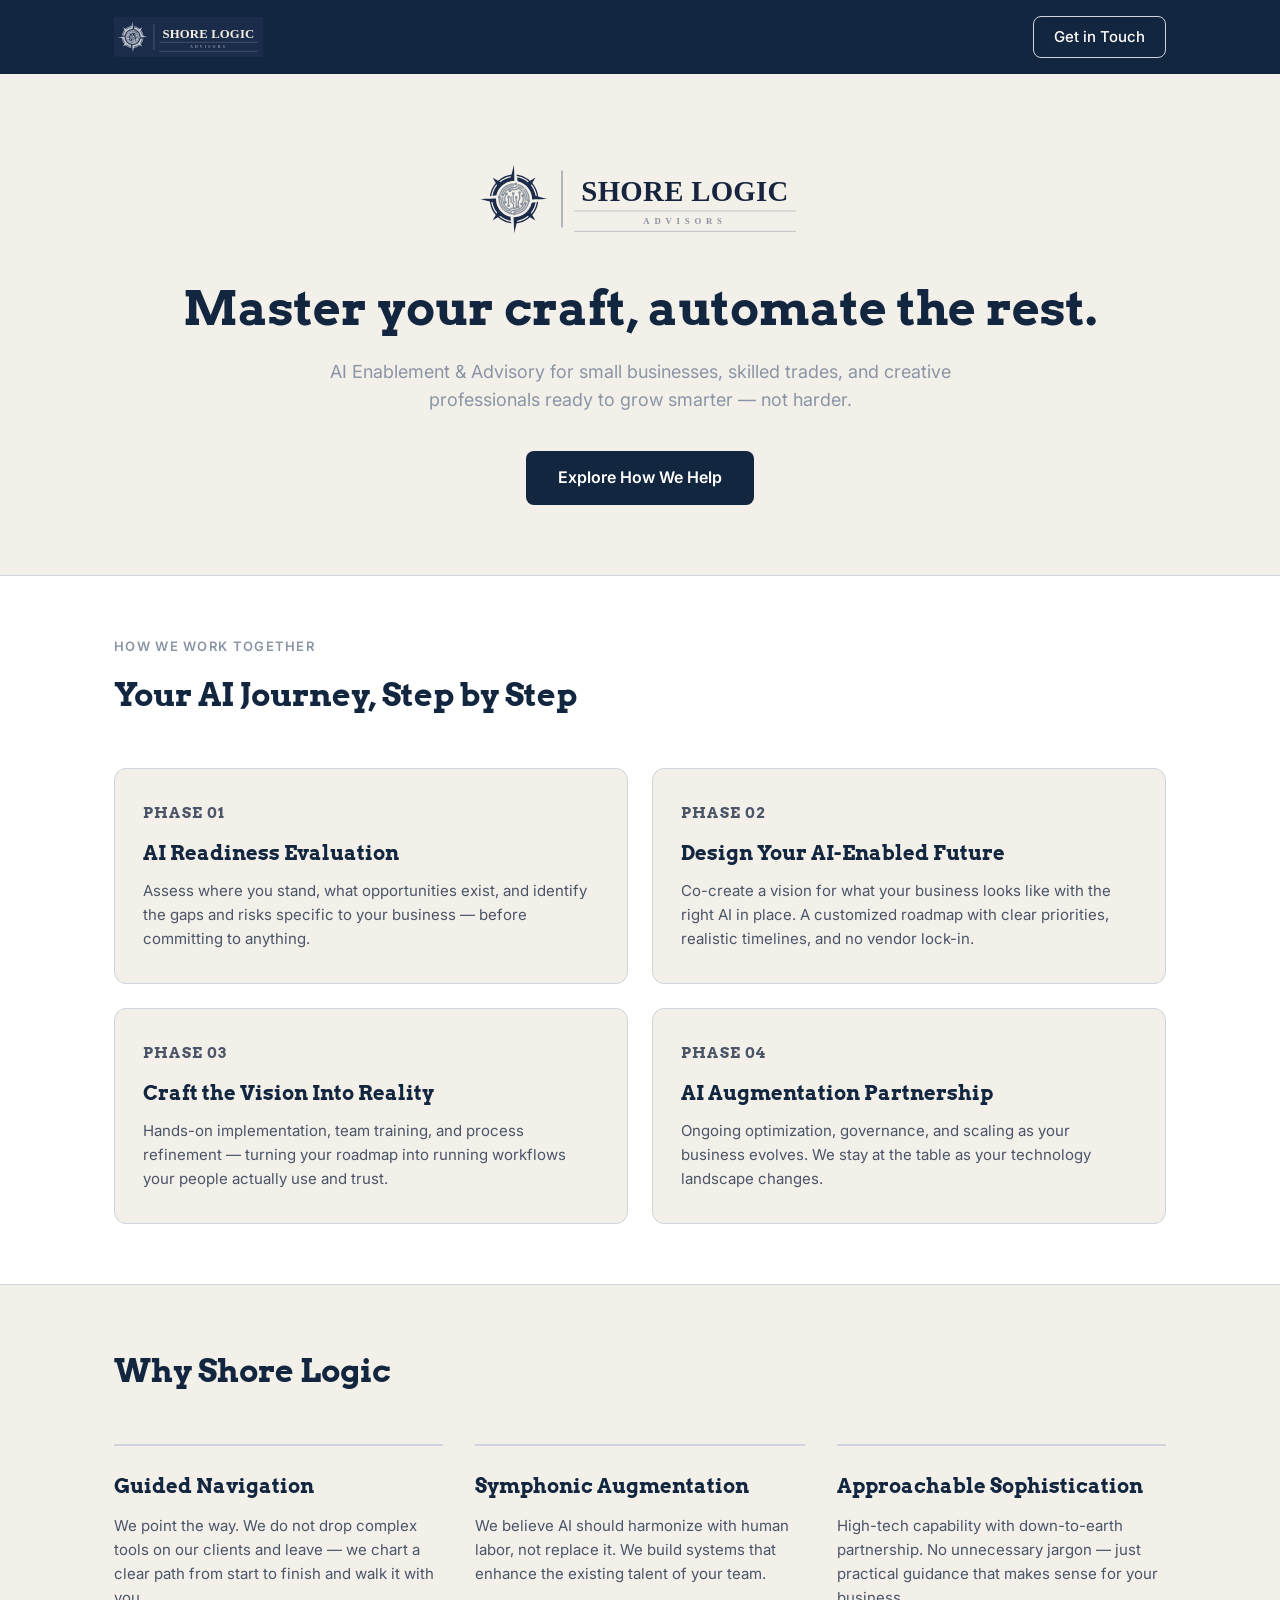
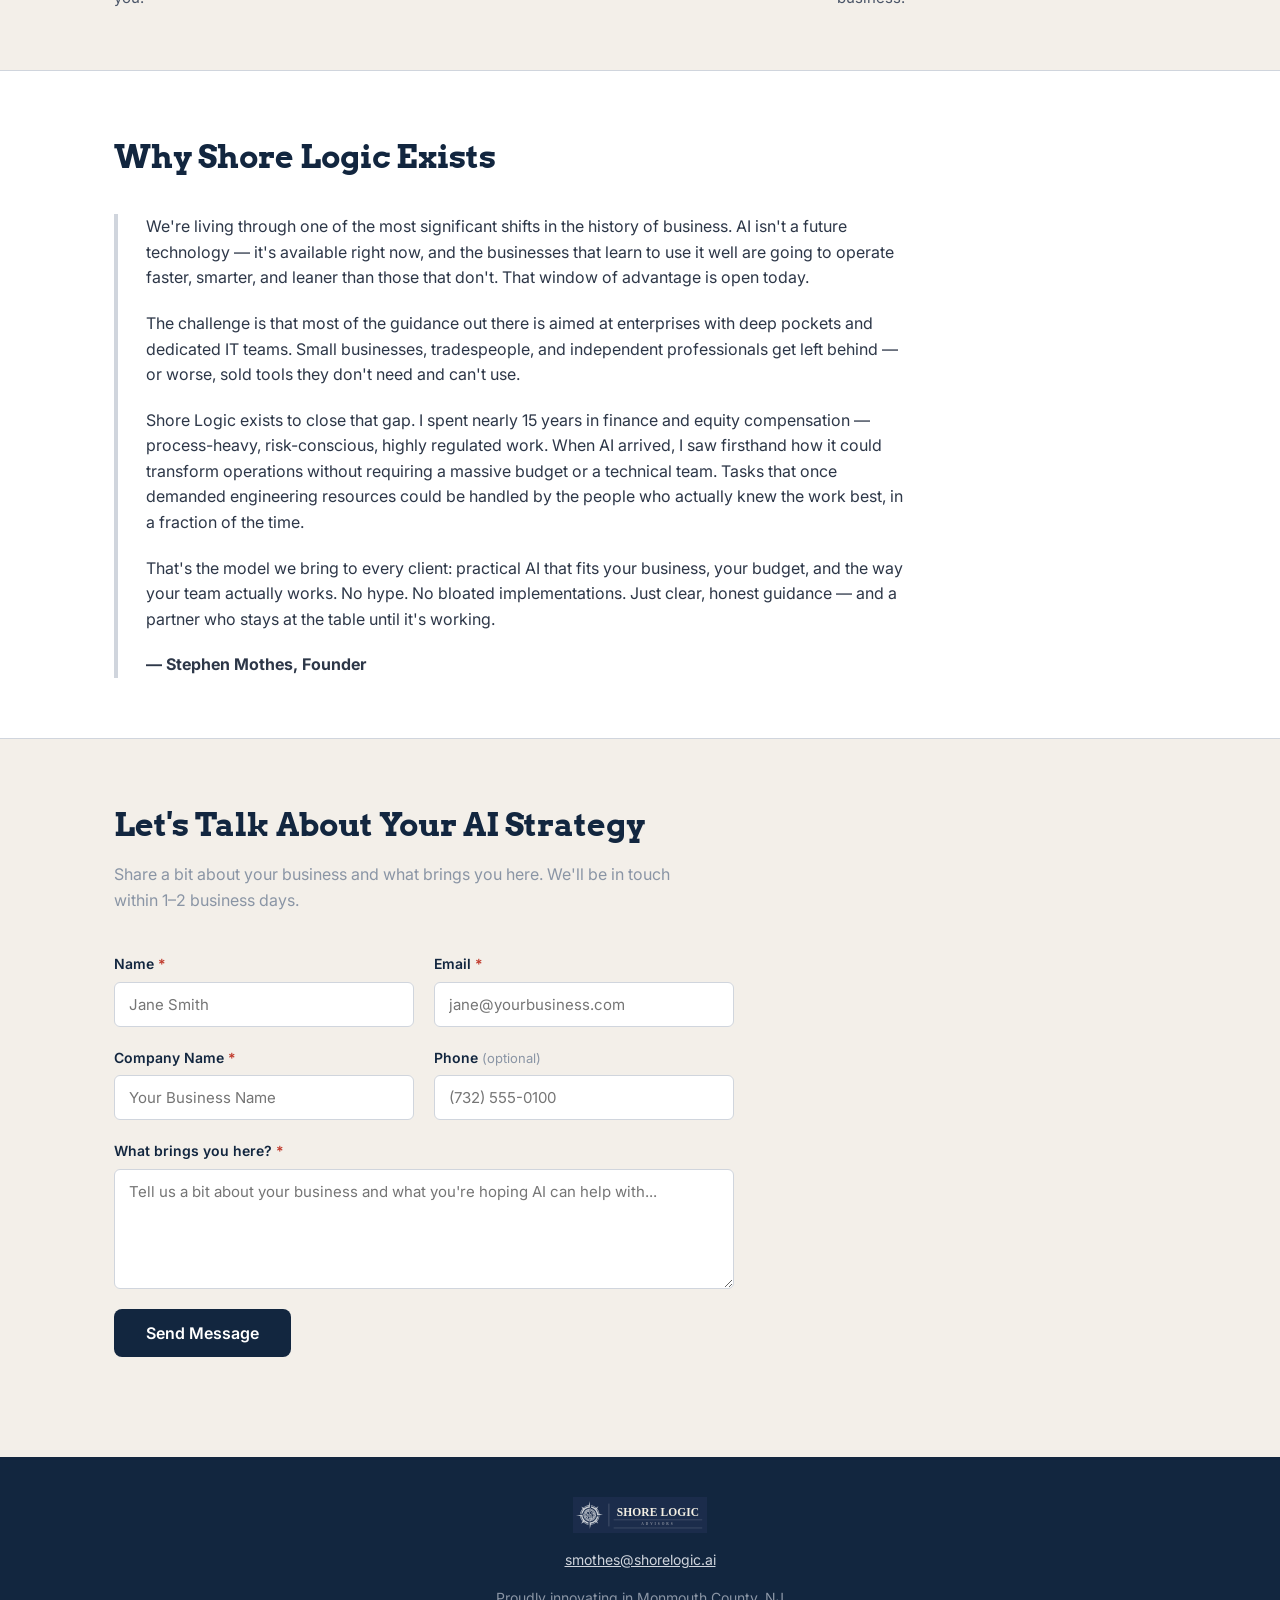
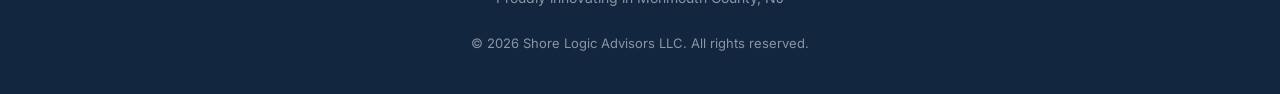
==== index.html @ 30e9942b "Launch Shore Logic MVP website - Complete single-page site: hero, services (4 phases), why Shore Log" ====
<!DOCTYPE html>
<html lang="en">
<head>
  <meta charset="UTF-8" />
  <meta name="viewport" content="width=device-width, initial-scale=1.0" />

  <!-- SEO -->
  <title>Shore Logic Advisors | AI Enablement for Small Business</title>
  <meta name="description" content="Shore Logic Advisors helps small businesses, skilled trades, and creative professionals use AI to reclaim their time and grow — without losing what makes their work human. Based in Monmouth County, NJ." />
  <meta name="keywords" content="AI consulting, AI enablement, small business AI, Monmouth County NJ, AI advisory, AI strategy, local AI advisor, AI for small business, business automation" />
  <link rel="canonical" href="https://shorelogic.ai/" />

  <!-- Open Graph -->
  <meta property="og:title" content="Shore Logic Advisors | AI Enablement for Small Business" />
  <meta property="og:description" content="Shore Logic helps small businesses use AI to reclaim their time and grow — without losing what makes their work human. Expert guidance, practical results." />
  <meta property="og:image" content="assets/thumbnail.png" />
  <meta property="og:type" content="website" />
  <meta property="og:url" content="https://shorelogic.ai/" />

  <!-- Twitter Card -->
  <meta name="twitter:card" content="summary_large_image" />
  <meta name="twitter:title" content="Shore Logic Advisors | AI Enablement for Small Business" />
  <meta name="twitter:description" content="Shore Logic helps small businesses use AI to reclaim their time and grow — without losing what makes their work human." />
  <meta name="twitter:image" content="assets/thumbnail.png" />

  <!-- Schema.org LocalBusiness -->
  <script type="application/ld+json">
  {
    "@context": "https://schema.org",
    "@type": "LocalBusiness",
    "name": "Shore Logic AI Advisors",
    "email": "smothes@shorelogic.ai",
    "address": {
      "@type": "PostalAddress",
      "addressRegion": "NJ",
      "addressCountry": "US"
    },
    "areaServed": "Monmouth County, NJ",
    "url": "https://shorelogic.ai",
    "description": "AI Enablement & Advisory firm helping small businesses, skilled trades, and creative professionals use AI to grow without breaking their budget or infrastructure.",
    "sameAs": []
  }
  </script>

  <!-- Fonts -->
  <link rel="preconnect" href="https://fonts.googleapis.com" />
  <link rel="preconnect" href="https://fonts.gstatic.com" crossorigin />
  <link href="https://fonts.googleapis.com/css2?family=Arvo:wght@400;700&family=Inter:wght@400;500;600&display=swap" rel="stylesheet" />

  <style>
    /* ── Reset & Base ── */
    *, *::before, *::after { box-sizing: border-box; margin: 0; padding: 0; }

    :root {
      --navy:  #12263F;
      --cream: #F3EFE9;
      --silver-light: #D0D5DD;
      --silver-mid:   #8A95A5;
      --white: #FFFFFF;
      --radius-card: 12px;
      --radius-btn:  8px;
    }

    html { scroll-behavior: smooth; }

    body {
      font-family: 'Inter', -apple-system, 'Segoe UI', sans-serif;
      font-size: 16px;
      line-height: 1.6;
      color: var(--navy);
      background: var(--cream);
    }

    h1, h2, h3, h4 {
      font-family: 'Arvo', Georgia, serif;
      font-weight: 700;
      color: var(--navy);
    }

    img { max-width: 100%; display: block; }

    a { color: inherit; text-decoration: none; }

    /* ── Layout Helpers ── */
    .container {
      max-width: 1100px;
      margin: 0 auto;
      padding: 0 24px;
    }

    section {
      padding: 60px 0;
    }

    .divider {
      height: 1px;
      background: var(--silver-light);
      margin: 0;
    }

    /* ── Buttons ── */
    .btn {
      display: inline-block;
      background: var(--navy);
      color: var(--white);
      font-family: 'Inter', sans-serif;
      font-size: 16px;
      font-weight: 600;
      padding: 14px 32px;
      border-radius: var(--radius-btn);
      border: none;
      cursor: pointer;
      transition: background 0.2s ease;
    }
    .btn:hover { background: #1a3a5c; }

    /* ── Nav ── */
    nav {
      background: var(--navy);
      padding: 16px 0;
      position: sticky;
      top: 0;
      z-index: 100;
    }
    nav .container {
      display: flex;
      align-items: center;
      justify-content: space-between;
    }
    nav img {
      height: 40px;
      width: auto;
    }
    nav a.nav-cta {
      color: var(--white);
      font-size: 15px;
      font-weight: 500;
      border: 1px solid var(--silver-light);
      padding: 8px 20px;
      border-radius: var(--radius-btn);
      transition: background 0.2s;
    }
    nav a.nav-cta:hover { background: rgba(255,255,255,0.1); }

    /* ── Hero ── */
    #hero {
      background: var(--cream);
      padding: 80px 0 70px;
      text-align: center;
    }
    #hero .hero-logo {
      height: 90px;
      width: auto;
      margin: 0 auto 36px;
    }
    #hero h1 {
      font-size: 48px;
      line-height: 1.2;
      margin-bottom: 20px;
    }
    #hero .subheader {
      font-size: 18px;
      color: var(--silver-mid);
      max-width: 640px;
      margin: 0 auto 36px;
    }

    /* ── Services ── */
    #services { background: var(--white); }
    #services .section-label {
      font-size: 13px;
      font-weight: 600;
      letter-spacing: 0.1em;
      text-transform: uppercase;
      color: var(--silver-mid);
      margin-bottom: 12px;
    }
    #services h2 { font-size: 32px; margin-bottom: 48px; }

    .cards-grid {
      display: grid;
      grid-template-columns: repeat(2, 1fr);
      gap: 24px;
    }
    .card {
      background: var(--cream);
      border: 1px solid var(--silver-light);
      border-radius: var(--radius-card);
      padding: 32px 28px;
    }
    .card-number {
      font-family: 'Arvo', serif;
      font-size: 13px;
      font-weight: 700;
      letter-spacing: 0.08em;
      color: var(--silver-mid);
      margin-bottom: 12px;
    }
    .card h3 {
      font-size: 20px;
      margin-bottom: 10px;
    }
    .card p {
      font-size: 15px;
      color: #4a5568;
    }

    /* ── Why Shore Logic ── */
    #why { background: var(--cream); }
    #why h2 { font-size: 32px; margin-bottom: 48px; }

    .pillars-grid {
      display: grid;
      grid-template-columns: repeat(3, 1fr);
      gap: 32px;
    }
    .pillar {
      border-top: 2px solid var(--silver-light);
      padding-top: 24px;
    }
    .pillar h3 {
      font-size: 20px;
      margin-bottom: 12px;
    }
    .pillar p {
      font-size: 15px;
      color: #4a5568;
    }

    /* ── About ── */
    #about { background: var(--white); }
    #about h2 { font-size: 32px; margin-bottom: 32px; }
    .about-quote {
      border-left: 4px solid var(--silver-light);
      padding-left: 28px;
      max-width: 800px;
    }
    .about-quote p {
      font-size: 16px;
      color: #2d3748;
      margin-bottom: 20px;
    }
    .about-quote p:last-child { margin-bottom: 0; }

    /* ── Contact ── */
    #contact { background: var(--cream); }
    #contact h2 { font-size: 32px; margin-bottom: 12px; }
    #contact .subheader {
      font-size: 16px;
      color: var(--silver-mid);
      margin-bottom: 40px;
      max-width: 560px;
    }

    .contact-form {
      max-width: 620px;
    }
    .form-row {
      display: grid;
      grid-template-columns: 1fr 1fr;
      gap: 20px;
    }
    .form-group {
      margin-bottom: 20px;
      display: flex;
      flex-direction: column;
    }
    .form-group.full { grid-column: 1 / -1; }

    label {
      font-size: 14px;
      font-weight: 600;
      color: var(--navy);
      margin-bottom: 6px;
    }
    label .optional {
      font-weight: 400;
      color: var(--silver-mid);
      font-size: 13px;
    }
    input, textarea {
      font-family: 'Inter', sans-serif;
      font-size: 15px;
      color: var(--navy);
      background: var(--white);
      border: 1px solid var(--silver-light);
      border-radius: 6px;
      padding: 12px 14px;
      width: 100%;
      transition: border-color 0.2s;
      outline: none;
    }
    input:focus, textarea:focus { border-color: var(--navy); }
    textarea { resize: vertical; min-height: 120px; }

    #form-status {
      margin-top: 16px;
      font-size: 15px;
      font-weight: 500;
      min-height: 24px;
    }
    #form-status.success { color: #276749; }
    #form-status.error   { color: #c0392b; }

    /* ── Footer ── */
    footer {
      background: var(--navy);
      color: var(--white);
      padding: 40px 0;
    }
    .footer-inner {
      display: flex;
      flex-direction: column;
      align-items: center;
      gap: 16px;
      text-align: center;
    }
    footer img { height: 36px; width: auto; }
    .footer-contact {
      font-size: 14px;
      color: var(--silver-light);
    }
    .footer-contact a { color: var(--silver-light); text-decoration: underline; }
    .footer-location { font-size: 14px; color: var(--silver-mid); }
    .footer-copy { font-size: 13px; color: var(--silver-mid); margin-top: 8px; }

    /* ── Responsive ── */
    @media (max-width: 768px) {
      #hero h1 { font-size: 34px; }
      #hero .subheader { font-size: 16px; }

      .cards-grid { grid-template-columns: 1fr; }
      .pillars-grid { grid-template-columns: 1fr; }
      .form-row { grid-template-columns: 1fr; }
      .form-group.full { grid-column: auto; }

      nav img { height: 32px; }
    }
  </style>
</head>
<body>

  <!-- Nav -->
  <nav>
    <div class="container">
      <img src="assets/svg/logo-lockup-navy.svg" alt="Shore Logic Advisors" />
      <a href="#contact" class="nav-cta">Get in Touch</a>
    </div>
  </nav>

  <!-- Hero -->
  <section id="hero">
    <div class="container">
      <img src="assets/svg/logo-lockup-transparent.svg" alt="Shore Logic Advisors" class="hero-logo" />
      <h1>Master your craft, automate the rest.</h1>
      <p class="subheader">AI Enablement &amp; Advisory for small businesses, skilled trades, and creative professionals ready to grow smarter — not harder.</p>
      <a href="#contact" class="btn">Explore How We Help</a>
    </div>
  </section>

  <div class="divider"></div>

  <!-- Services -->
  <section id="services">
    <div class="container">
      <p class="section-label">How We Work Together</p>
      <h2>Your AI Journey, Step by Step</h2>
      <div class="cards-grid">
        <div class="card">
          <p class="card-number">PHASE 01</p>
          <h3>AI Readiness Evaluation</h3>
          <p>Assess where you stand, what opportunities exist, and identify the gaps and risks specific to your business — before committing to anything.</p>
        </div>
        <div class="card">
          <p class="card-number">PHASE 02</p>
          <h3>Design Your AI-Enabled Future</h3>
          <p>Co-create a vision for what your business looks like with the right AI in place. A customized roadmap with clear priorities, realistic timelines, and no vendor lock-in.</p>
        </div>
        <div class="card">
          <p class="card-number">PHASE 03</p>
          <h3>Craft the Vision Into Reality</h3>
          <p>Hands-on implementation, team training, and process refinement — turning your roadmap into running workflows your people actually use and trust.</p>
        </div>
        <div class="card">
          <p class="card-number">PHASE 04</p>
          <h3>AI Augmentation Partnership</h3>
          <p>Ongoing optimization, governance, and scaling as your business evolves. We stay at the table as your technology landscape changes.</p>
        </div>
      </div>
    </div>
  </section>

  <div class="divider"></div>

  <!-- Why Shore Logic -->
  <section id="why">
    <div class="container">
      <h2>Why Shore Logic</h2>
      <div class="pillars-grid">
        <div class="pillar">
          <h3>Guided Navigation</h3>
          <p>We point the way. We do not drop complex tools on our clients and leave — we chart a clear path from start to finish and walk it with you.</p>
        </div>
        <div class="pillar">
          <h3>Symphonic Augmentation</h3>
          <p>We believe AI should harmonize with human labor, not replace it. We build systems that enhance the existing talent of your team.</p>
        </div>
        <div class="pillar">
          <h3>Approachable Sophistication</h3>
          <p>High-tech capability with down-to-earth partnership. No unnecessary jargon — just practical guidance that makes sense for your business.</p>
        </div>
      </div>
    </div>
  </section>

  <div class="divider"></div>

  <!-- About -->
  <section id="about">
    <div class="container">
      <h2>Why Shore Logic Exists</h2>
      <div class="about-quote">
        <p>We're living through one of the most significant shifts in the history of business. AI isn't a future technology — it's available right now, and the businesses that learn to use it well are going to operate faster, smarter, and leaner than those that don't. That window of advantage is open today.</p>
        <p>The challenge is that most of the guidance out there is aimed at enterprises with deep pockets and dedicated IT teams. Small businesses, tradespeople, and independent professionals get left behind — or worse, sold tools they don't need and can't use.</p>
        <p>Shore Logic exists to close that gap. I spent nearly 15 years in finance and equity compensation — process-heavy, risk-conscious, highly regulated work. When AI arrived, I saw firsthand how it could transform operations without requiring a massive budget or a technical team. Tasks that once demanded engineering resources could be handled by the people who actually knew the work best, in a fraction of the time.</p>
        <p>That's the model we bring to every client: practical AI that fits your business, your budget, and the way your team actually works. No hype. No bloated implementations. Just clear, honest guidance — and a partner who stays at the table until it's working.</p>
        <p><strong>— Stephen Mothes, Founder</strong></p>
      </div>
    </div>
  </section>

  <div class="divider"></div>

  <!-- Contact -->
  <section id="contact">
    <div class="container">
      <h2>Let's Talk About Your AI Strategy</h2>
      <p class="subheader">Share a bit about your business and what brings you here. We'll be in touch within 1–2 business days.</p>

      <form class="contact-form" id="contact-form" novalidate>
        <div class="form-row">
          <div class="form-group">
            <label for="name">Name <span style="color:#c0392b">*</span></label>
            <input type="text" id="name" name="name" required placeholder="Jane Smith" />
          </div>
          <div class="form-group">
            <label for="email">Email <span style="color:#c0392b">*</span></label>
            <input type="email" id="email" name="email" required placeholder="jane@yourbusiness.com" />
          </div>
        </div>
        <div class="form-row">
          <div class="form-group">
            <label for="company">Company Name <span style="color:#c0392b">*</span></label>
            <input type="text" id="company" name="company" required placeholder="Your Business Name" />
          </div>
          <div class="form-group">
            <label for="phone">Phone <span class="optional">(optional)</span></label>
            <input type="tel" id="phone" name="phone" placeholder="(732) 555-0100" />
          </div>
        </div>
        <div class="form-group">
          <label for="message">What brings you here? <span style="color:#c0392b">*</span></label>
          <textarea id="message" name="message" required placeholder="Tell us a bit about your business and what you're hoping AI can help with..."></textarea>
        </div>
        <button type="submit" class="btn" id="submit-btn">Send Message</button>
        <p id="form-status" role="alert"></p>
      </form>
    </div>
  </section>

  <!-- Footer -->
  <footer>
    <div class="container">
      <div class="footer-inner">
        <img src="assets/svg/logo-lockup-navy.svg" alt="Shore Logic Advisors" />
        <p class="footer-contact">
          <a href="mailto:smothes@shorelogic.ai">smothes@shorelogic.ai</a>
        </p>
        <p class="footer-location">Proudly innovating in Monmouth County, NJ</p>
        <p class="footer-copy">© 2026 Shore Logic Advisors LLC. All rights reserved.</p>
      </div>
    </div>
  </footer>

  <script>
    const APPS_SCRIPT_URL = 'YOUR_APPS_SCRIPT_URL_HERE';

    const form = document.getElementById('contact-form');
    const status = document.getElementById('form-status');
    const submitBtn = document.getElementById('submit-btn');

    form.addEventListener('submit', async function (e) {
      e.preventDefault();
      status.textContent = '';
      status.className = '';

      const name    = document.getElementById('name').value.trim();
      const email   = document.getElementById('email').value.trim();
      const company = document.getElementById('company').value.trim();
      const message = document.getElementById('message').value.trim();

      if (!name || !email || !company || !message) {
        status.textContent = 'Please fill in all required fields.';
        status.className = 'error';
        return;
      }

      submitBtn.disabled = true;
      submitBtn.textContent = 'Sending…';

      const payload = {
        name,
        email,
        company,
        phone: document.getElementById('phone').value.trim(),
        message
      };

      try {
        const res = await fetch(APPS_SCRIPT_URL, {
          method: 'POST',
          body: JSON.stringify(payload)
        });
        const data = await res.json();
        if (data.result === 'success') {
          status.textContent = 'Thank you! We\'ll be in touch within 1–2 business days.';
          status.className = 'success';
          form.reset();
        } else {
          throw new Error(data.error || 'Unknown error');
        }
      } catch (err) {
        status.textContent = 'Something went wrong. Please email us directly at smothes@shorelogic.ai.';
        status.className = 'error';
      } finally {
        submitBtn.disabled = false;
        submitBtn.textContent = 'Send Message';
      }
    });
  </script>

</body>
</html>
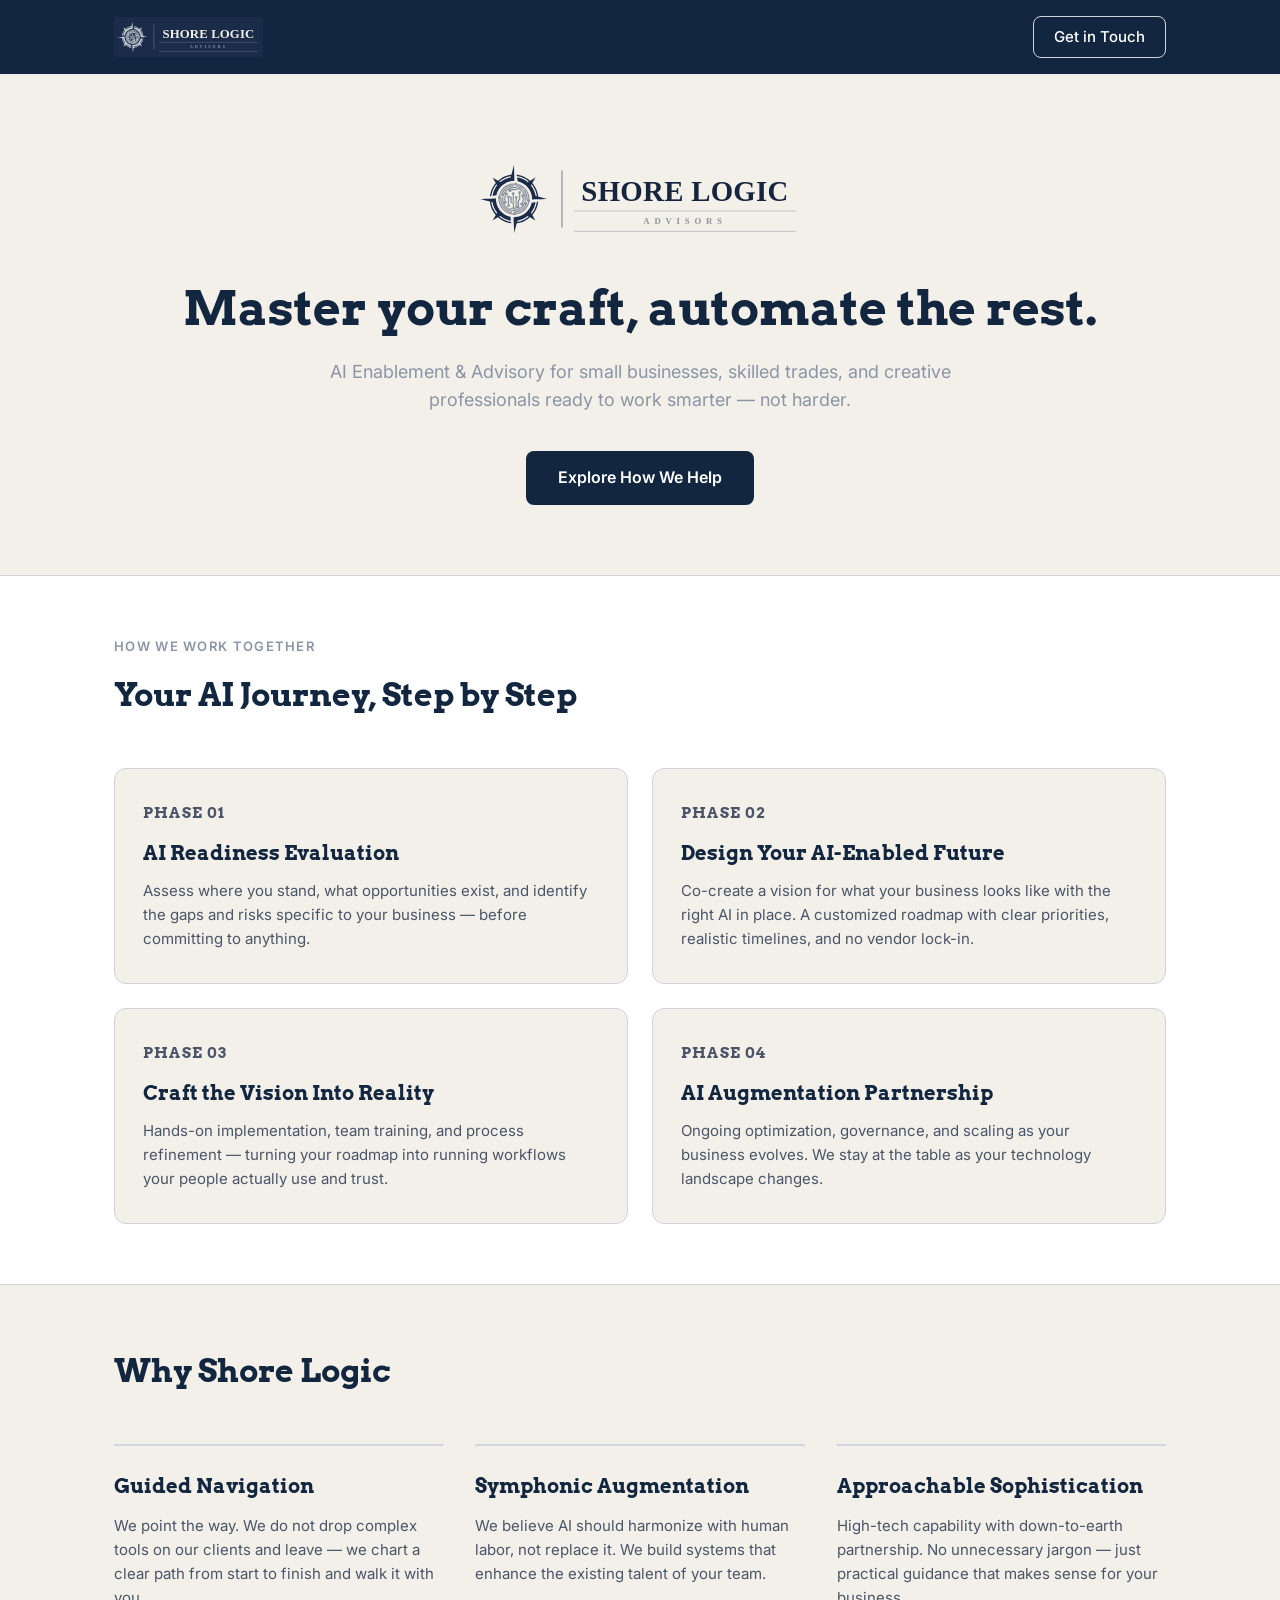
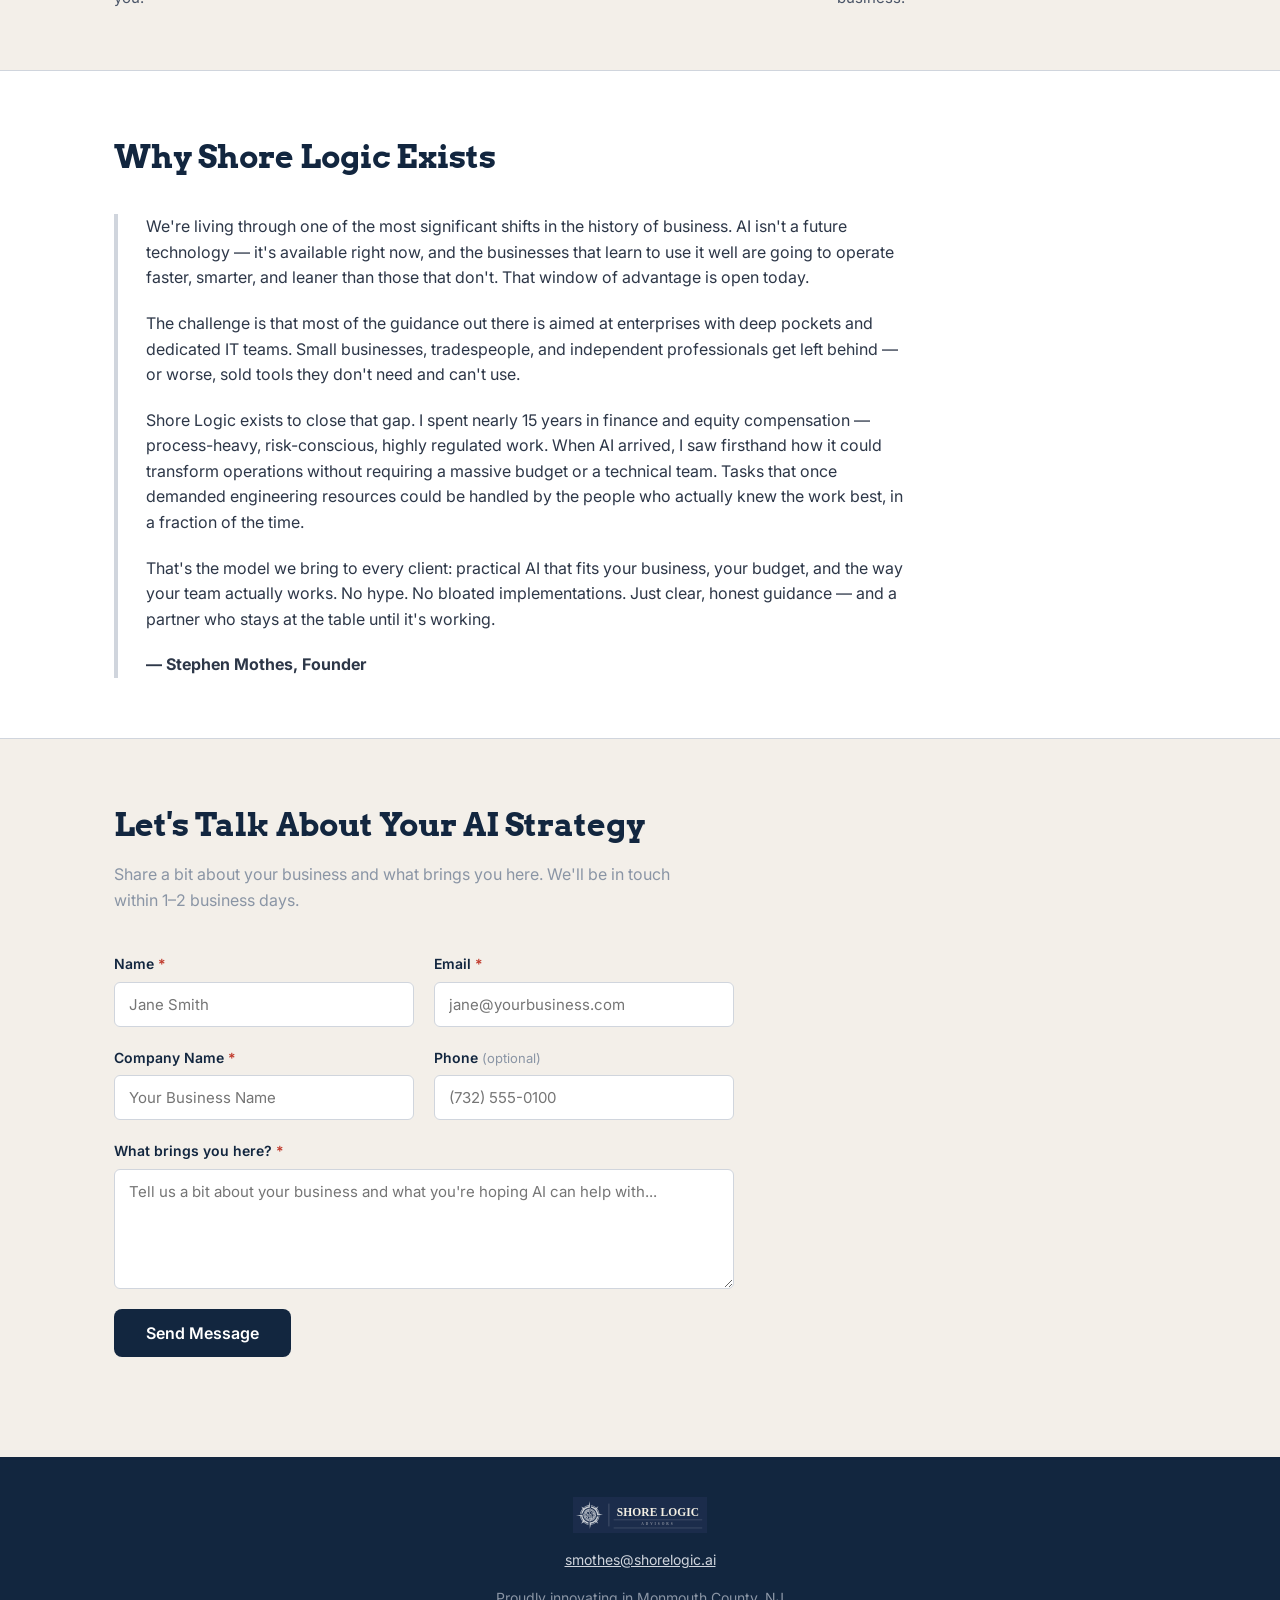
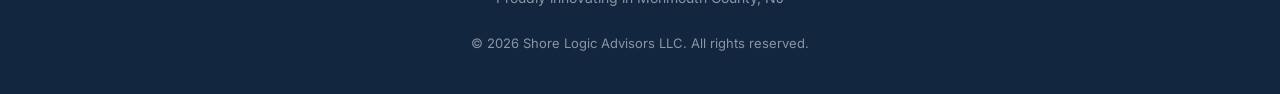
==== commit 83007821: "Update subheader text for clarity" ====
--- a/index.html
+++ b/index.html
@@ -353,7 +353,7 @@
     <div class="container">
       <img src="assets/svg/logo-lockup-transparent.svg" alt="Shore Logic Advisors" class="hero-logo" />
       <h1>Master your craft, automate the rest.</h1>
-      <p class="subheader">AI Enablement &amp; Advisory for small businesses, skilled trades, and creative professionals ready to grow smarter — not harder.</p>
+      <p class="subheader">AI Enablement &amp; Advisory for small businesses, skilled trades, and creative professionals ready to work smarter — not harder.</p>
       <a href="#contact" class="btn">Explore How We Help</a>
     </div>
   </section>
@@ -483,7 +483,7 @@
   </footer>
 
   <script>
-    const APPS_SCRIPT_URL = 'YOUR_APPS_SCRIPT_URL_HERE';
+    const APPS_SCRIPT_URL = 'https://script.google.com/macros/s/AKfycbw6Emo7u7NNuvZxa25vpiEvlYKg4vGQaoP2pGudHjcL7wQX1jN9wdIGt_xhjvFqeEsP/exec';
 
     const form = document.getElementById('contact-form');
     const status = document.getElementById('form-status');
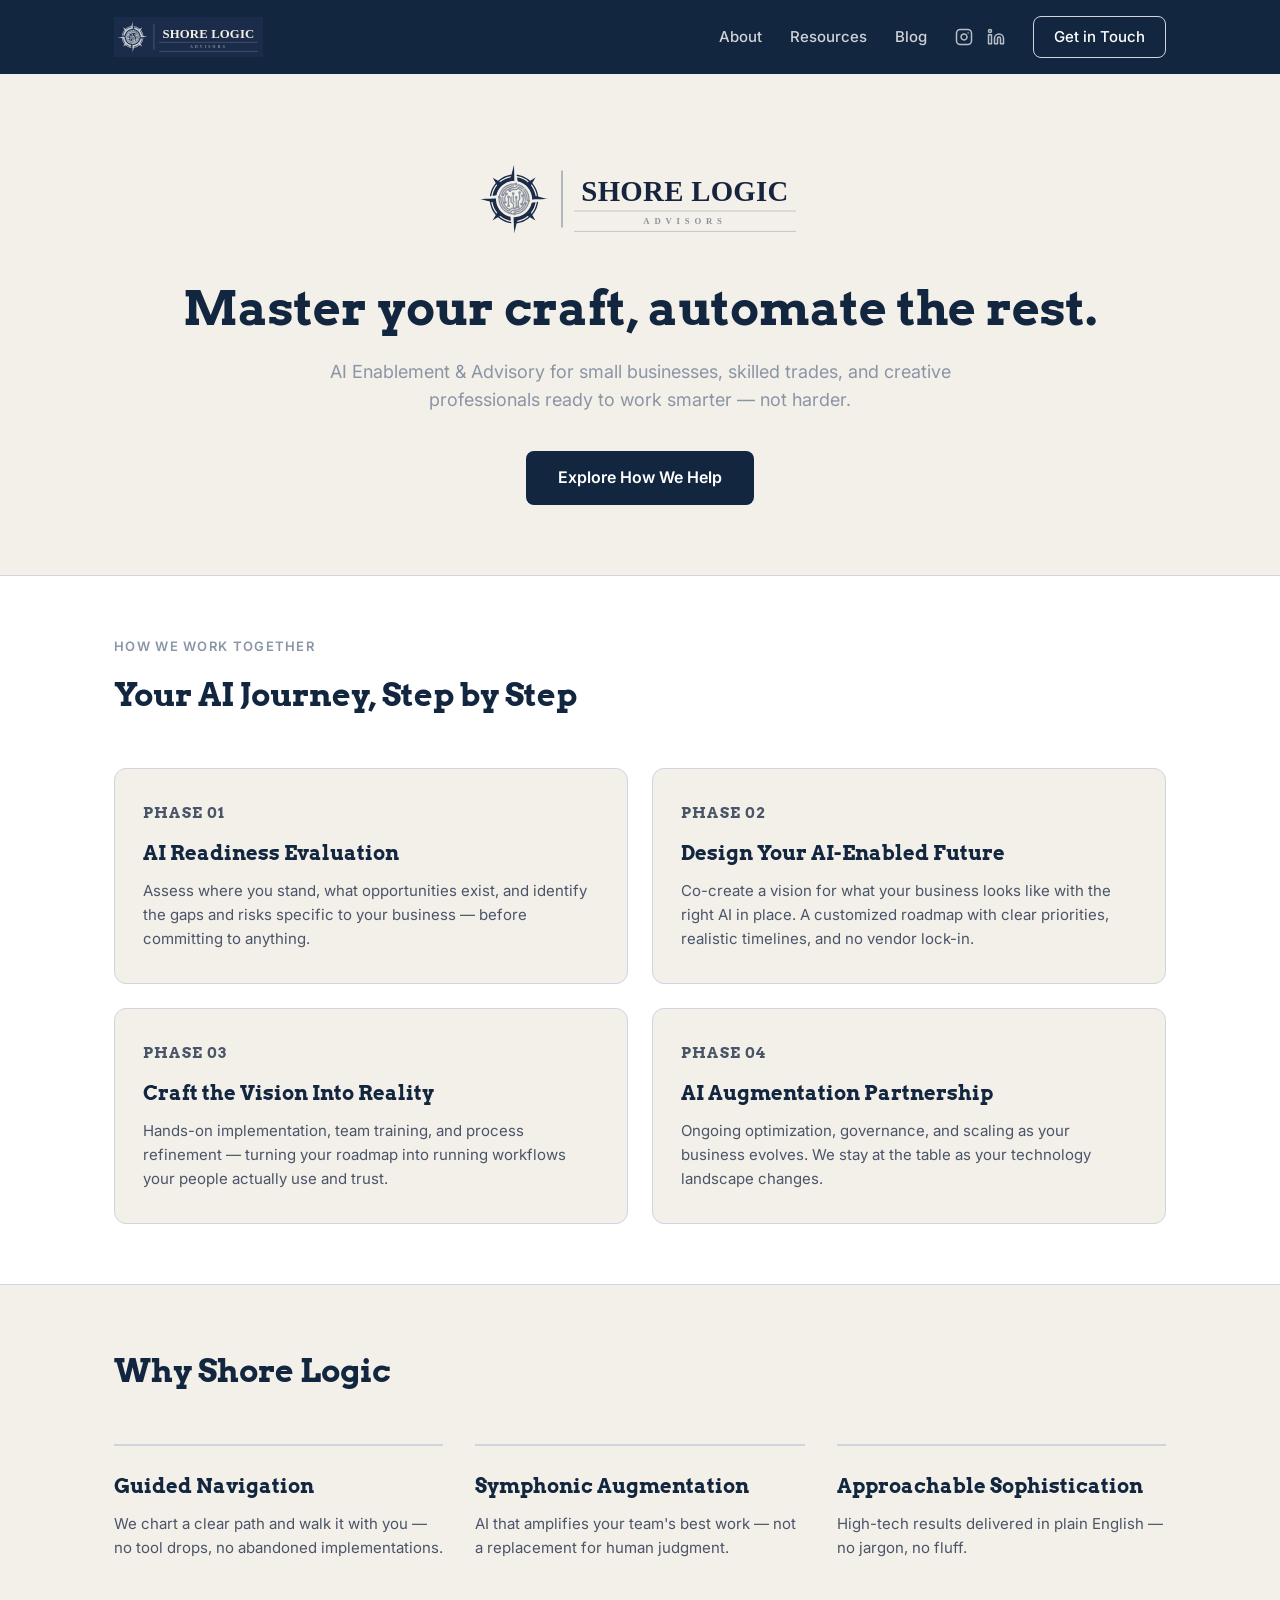
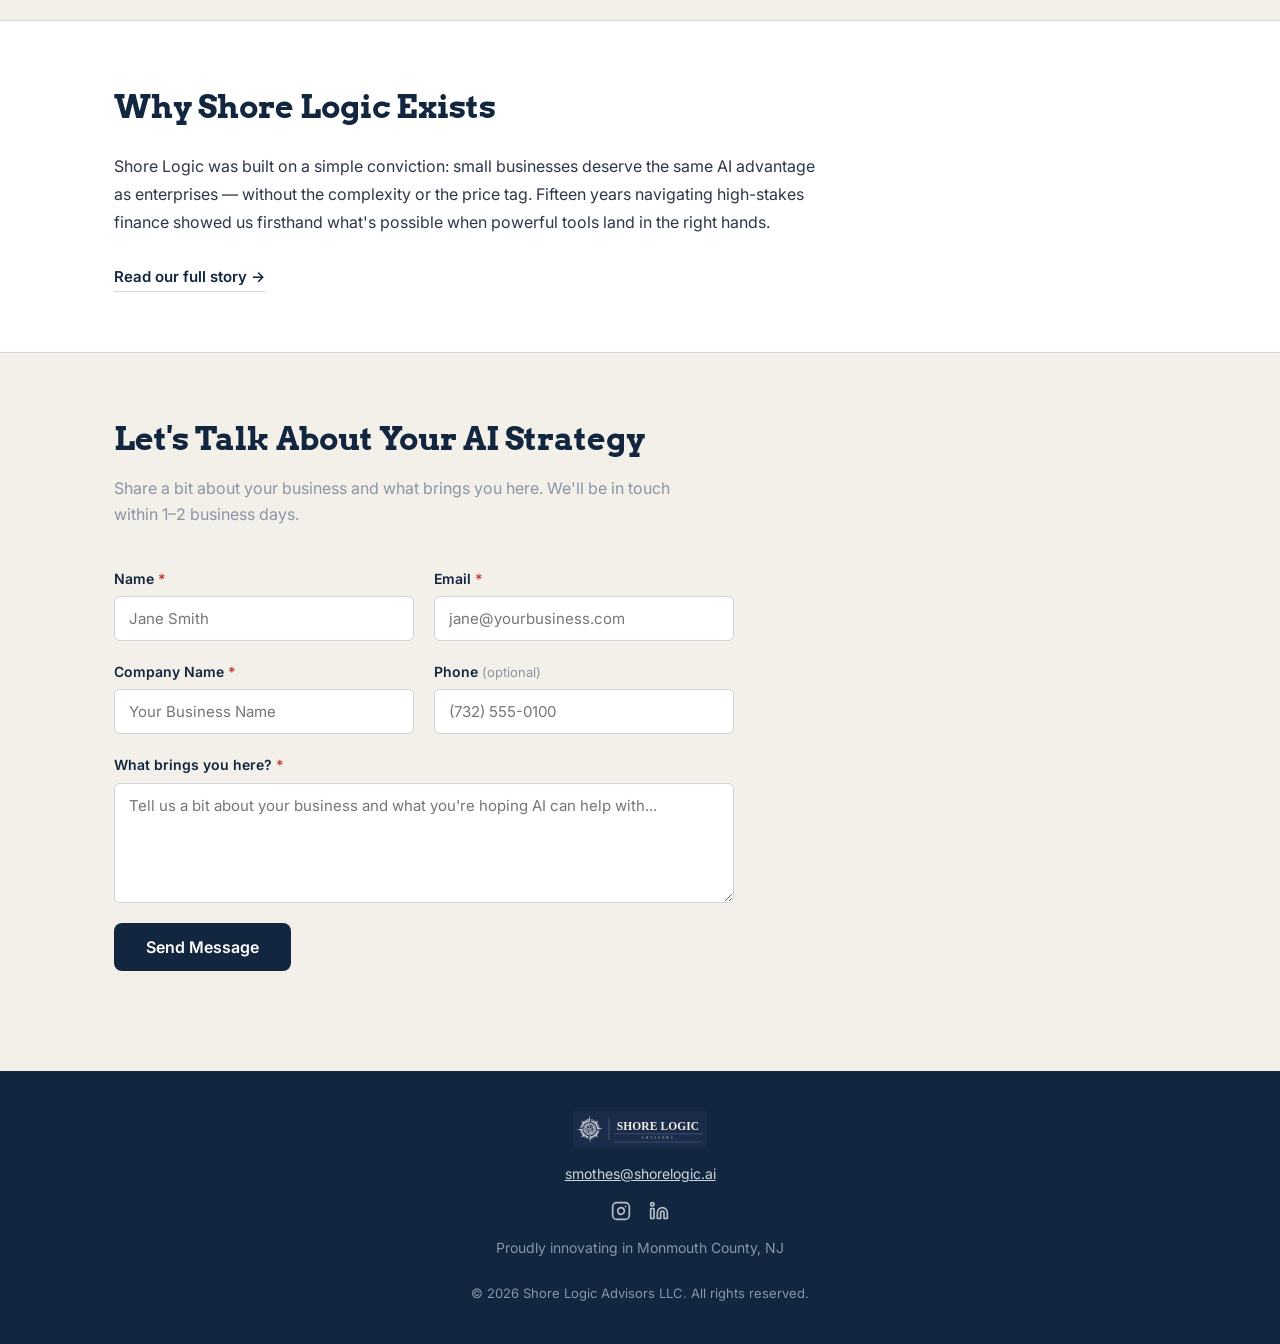
==== commit 42c89426: "Add about/resources/blog pages, shared stylesheet, and email capture - Extract shared CSS into style" ====
--- a/index.html
+++ b/index.html
@@ -38,7 +38,10 @@
     "areaServed": "Monmouth County, NJ",
     "url": "https://shorelogic.ai",
     "description": "AI Enablement & Advisory firm helping small businesses, skilled trades, and creative professionals use AI to grow without breaking their budget or infrastructure.",
-    "sameAs": []
+    "sameAs": [
+      "https://www.instagram.com/shorelogicai/",
+      "https://www.linkedin.com/company/shorelogic-advisors/"
+    ]
   }
   </script>
 
@@ -46,305 +49,35 @@
   <link rel="preconnect" href="https://fonts.googleapis.com" />
   <link rel="preconnect" href="https://fonts.gstatic.com" crossorigin />
   <link href="https://fonts.googleapis.com/css2?family=Arvo:wght@400;700&family=Inter:wght@400;500;600&display=swap" rel="stylesheet" />
-
-  <style>
-    /* ── Reset & Base ── */
-    *, *::before, *::after { box-sizing: border-box; margin: 0; padding: 0; }
-
-    :root {
-      --navy:  #12263F;
-      --cream: #F3EFE9;
-      --silver-light: #D0D5DD;
-      --silver-mid:   #8A95A5;
-      --white: #FFFFFF;
-      --radius-card: 12px;
-      --radius-btn:  8px;
-    }
-
-    html { scroll-behavior: smooth; }
-
-    body {
-      font-family: 'Inter', -apple-system, 'Segoe UI', sans-serif;
-      font-size: 16px;
-      line-height: 1.6;
-      color: var(--navy);
-      background: var(--cream);
-    }
-
-    h1, h2, h3, h4 {
-      font-family: 'Arvo', Georgia, serif;
-      font-weight: 700;
-      color: var(--navy);
-    }
-
-    img { max-width: 100%; display: block; }
-
-    a { color: inherit; text-decoration: none; }
-
-    /* ── Layout Helpers ── */
-    .container {
-      max-width: 1100px;
-      margin: 0 auto;
-      padding: 0 24px;
-    }
-
-    section {
-      padding: 60px 0;
-    }
-
-    .divider {
-      height: 1px;
-      background: var(--silver-light);
-      margin: 0;
-    }
-
-    /* ── Buttons ── */
-    .btn {
-      display: inline-block;
-      background: var(--navy);
-      color: var(--white);
-      font-family: 'Inter', sans-serif;
-      font-size: 16px;
-      font-weight: 600;
-      padding: 14px 32px;
-      border-radius: var(--radius-btn);
-      border: none;
-      cursor: pointer;
-      transition: background 0.2s ease;
-    }
-    .btn:hover { background: #1a3a5c; }
-
-    /* ── Nav ── */
-    nav {
-      background: var(--navy);
-      padding: 16px 0;
-      position: sticky;
-      top: 0;
-      z-index: 100;
-    }
-    nav .container {
-      display: flex;
-      align-items: center;
-      justify-content: space-between;
-    }
-    nav img {
-      height: 40px;
-      width: auto;
-    }
-    nav a.nav-cta {
-      color: var(--white);
-      font-size: 15px;
-      font-weight: 500;
-      border: 1px solid var(--silver-light);
-      padding: 8px 20px;
-      border-radius: var(--radius-btn);
-      transition: background 0.2s;
-    }
-    nav a.nav-cta:hover { background: rgba(255,255,255,0.1); }
-
-    /* ── Hero ── */
-    #hero {
-      background: var(--cream);
-      padding: 80px 0 70px;
-      text-align: center;
-    }
-    #hero .hero-logo {
-      height: 90px;
-      width: auto;
-      margin: 0 auto 36px;
-    }
-    #hero h1 {
-      font-size: 48px;
-      line-height: 1.2;
-      margin-bottom: 20px;
-    }
-    #hero .subheader {
-      font-size: 18px;
-      color: var(--silver-mid);
-      max-width: 640px;
-      margin: 0 auto 36px;
-    }
-
-    /* ── Services ── */
-    #services { background: var(--white); }
-    #services .section-label {
-      font-size: 13px;
-      font-weight: 600;
-      letter-spacing: 0.1em;
-      text-transform: uppercase;
-      color: var(--silver-mid);
-      margin-bottom: 12px;
-    }
-    #services h2 { font-size: 32px; margin-bottom: 48px; }
-
-    .cards-grid {
-      display: grid;
-      grid-template-columns: repeat(2, 1fr);
-      gap: 24px;
-    }
-    .card {
-      background: var(--cream);
-      border: 1px solid var(--silver-light);
-      border-radius: var(--radius-card);
-      padding: 32px 28px;
-    }
-    .card-number {
-      font-family: 'Arvo', serif;
-      font-size: 13px;
-      font-weight: 700;
-      letter-spacing: 0.08em;
-      color: var(--silver-mid);
-      margin-bottom: 12px;
-    }
-    .card h3 {
-      font-size: 20px;
-      margin-bottom: 10px;
-    }
-    .card p {
-      font-size: 15px;
-      color: #4a5568;
-    }
-
-    /* ── Why Shore Logic ── */
-    #why { background: var(--cream); }
-    #why h2 { font-size: 32px; margin-bottom: 48px; }
-
-    .pillars-grid {
-      display: grid;
-      grid-template-columns: repeat(3, 1fr);
-      gap: 32px;
-    }
-    .pillar {
-      border-top: 2px solid var(--silver-light);
-      padding-top: 24px;
-    }
-    .pillar h3 {
-      font-size: 20px;
-      margin-bottom: 12px;
-    }
-    .pillar p {
-      font-size: 15px;
-      color: #4a5568;
-    }
-
-    /* ── About ── */
-    #about { background: var(--white); }
-    #about h2 { font-size: 32px; margin-bottom: 32px; }
-    .about-quote {
-      border-left: 4px solid var(--silver-light);
-      padding-left: 28px;
-      max-width: 800px;
-    }
-    .about-quote p {
-      font-size: 16px;
-      color: #2d3748;
-      margin-bottom: 20px;
-    }
-    .about-quote p:last-child { margin-bottom: 0; }
-
-    /* ── Contact ── */
-    #contact { background: var(--cream); }
-    #contact h2 { font-size: 32px; margin-bottom: 12px; }
-    #contact .subheader {
-      font-size: 16px;
-      color: var(--silver-mid);
-      margin-bottom: 40px;
-      max-width: 560px;
-    }
-
-    .contact-form {
-      max-width: 620px;
-    }
-    .form-row {
-      display: grid;
-      grid-template-columns: 1fr 1fr;
-      gap: 20px;
-    }
-    .form-group {
-      margin-bottom: 20px;
-      display: flex;
-      flex-direction: column;
-    }
-    .form-group.full { grid-column: 1 / -1; }
-
-    label {
-      font-size: 14px;
-      font-weight: 600;
-      color: var(--navy);
-      margin-bottom: 6px;
-    }
-    label .optional {
-      font-weight: 400;
-      color: var(--silver-mid);
-      font-size: 13px;
-    }
-    input, textarea {
-      font-family: 'Inter', sans-serif;
-      font-size: 15px;
-      color: var(--navy);
-      background: var(--white);
-      border: 1px solid var(--silver-light);
-      border-radius: 6px;
-      padding: 12px 14px;
-      width: 100%;
-      transition: border-color 0.2s;
-      outline: none;
-    }
-    input:focus, textarea:focus { border-color: var(--navy); }
-    textarea { resize: vertical; min-height: 120px; }
-
-    #form-status {
-      margin-top: 16px;
-      font-size: 15px;
-      font-weight: 500;
-      min-height: 24px;
-    }
-    #form-status.success { color: #276749; }
-    #form-status.error   { color: #c0392b; }
-
-    /* ── Footer ── */
-    footer {
-      background: var(--navy);
-      color: var(--white);
-      padding: 40px 0;
-    }
-    .footer-inner {
-      display: flex;
-      flex-direction: column;
-      align-items: center;
-      gap: 16px;
-      text-align: center;
-    }
-    footer img { height: 36px; width: auto; }
-    .footer-contact {
-      font-size: 14px;
-      color: var(--silver-light);
-    }
-    .footer-contact a { color: var(--silver-light); text-decoration: underline; }
-    .footer-location { font-size: 14px; color: var(--silver-mid); }
-    .footer-copy { font-size: 13px; color: var(--silver-mid); margin-top: 8px; }
-
-    /* ── Responsive ── */
-    @media (max-width: 768px) {
-      #hero h1 { font-size: 34px; }
-      #hero .subheader { font-size: 16px; }
-
-      .cards-grid { grid-template-columns: 1fr; }
-      .pillars-grid { grid-template-columns: 1fr; }
-      .form-row { grid-template-columns: 1fr; }
-      .form-group.full { grid-column: auto; }
-
-      nav img { height: 32px; }
-    }
-  </style>
+  <link rel="stylesheet" href="styles.css" />
 </head>
 <body>
 
   <!-- Nav -->
   <nav>
     <div class="container">
-      <img src="assets/svg/logo-lockup-navy.svg" alt="Shore Logic Advisors" />
-      <a href="#contact" class="nav-cta">Get in Touch</a>
+      <a href="index.html" class="nav-logo">
+        <img src="assets/svg/logo-lockup-navy.svg" alt="Shore Logic Advisors" />
+      </a>
+      <button class="nav-toggle" aria-label="Toggle navigation" aria-expanded="false">
+        <span></span><span></span><span></span>
+      </button>
+      <div class="nav-links">
+        <a href="about.html">About</a>
+        <a href="resources.html">Resources</a>
+        <a href="blog/index.html">Blog</a>
+        <div class="nav-social">
+          <!-- TODO: update with your actual Instagram handle -->
+          <a href="https://www.instagram.com/shorelogicai/" aria-label="Instagram" target="_blank" rel="noopener">
+            <svg xmlns="http://www.w3.org/2000/svg" width="18" height="18" viewBox="0 0 24 24" fill="none" stroke="currentColor" stroke-width="2" stroke-linecap="round" stroke-linejoin="round"><rect x="2" y="2" width="20" height="20" rx="5" ry="5"/><path d="M16 11.37A4 4 0 1 1 12.63 8 4 4 0 0 1 16 11.37z"/><line x1="17.5" y1="6.5" x2="17.51" y2="6.5"/></svg>
+          </a>
+          <!-- TODO: update with your actual LinkedIn URL -->
+          <a href="https://www.linkedin.com/company/shorelogic-advisors/" aria-label="LinkedIn" target="_blank" rel="noopener">
+            <svg xmlns="http://www.w3.org/2000/svg" width="18" height="18" viewBox="0 0 24 24" fill="none" stroke="currentColor" stroke-width="2" stroke-linecap="round" stroke-linejoin="round"><path d="M16 8a6 6 0 0 1 6 6v7h-4v-7a2 2 0 0 0-2-2 2 2 0 0 0-2 2v7h-4v-7a6 6 0 0 1 6-6z"/><rect x="2" y="9" width="4" height="12"/><circle cx="4" cy="4" r="2"/></svg>
+          </a>
+        </div>
+        <a href="#contact" class="nav-cta">Get in Touch</a>
+      </div>
     </div>
   </nav>
 
@@ -399,32 +132,29 @@
       <div class="pillars-grid">
         <div class="pillar">
           <h3>Guided Navigation</h3>
-          <p>We point the way. We do not drop complex tools on our clients and leave — we chart a clear path from start to finish and walk it with you.</p>
+          <p>We chart a clear path and walk it with you — no tool drops, no abandoned implementations.</p>
         </div>
         <div class="pillar">
           <h3>Symphonic Augmentation</h3>
-          <p>We believe AI should harmonize with human labor, not replace it. We build systems that enhance the existing talent of your team.</p>
+          <p>AI that amplifies your team's best work — not a replacement for human judgment.</p>
         </div>
         <div class="pillar">
           <h3>Approachable Sophistication</h3>
-          <p>High-tech capability with down-to-earth partnership. No unnecessary jargon — just practical guidance that makes sense for your business.</p>
-        </div>
-      </div>
-    </div>
-  </section>
-
-  <div class="divider"></div>
-
-  <!-- About -->
-  <section id="about">
+          <p>High-tech results delivered in plain English — no jargon, no fluff.</p>
+        </div>
+      </div>
+    </div>
+  </section>
+
+  <div class="divider"></div>
+
+  <!-- About Teaser -->
+  <section id="about-teaser">
     <div class="container">
       <h2>Why Shore Logic Exists</h2>
-      <div class="about-quote">
-        <p>We're living through one of the most significant shifts in the history of business. AI isn't a future technology — it's available right now, and the businesses that learn to use it well are going to operate faster, smarter, and leaner than those that don't. That window of advantage is open today.</p>
-        <p>The challenge is that most of the guidance out there is aimed at enterprises with deep pockets and dedicated IT teams. Small businesses, tradespeople, and independent professionals get left behind — or worse, sold tools they don't need and can't use.</p>
-        <p>Shore Logic exists to close that gap. I spent nearly 15 years in finance and equity compensation — process-heavy, risk-conscious, highly regulated work. When AI arrived, I saw firsthand how it could transform operations without requiring a massive budget or a technical team. Tasks that once demanded engineering resources could be handled by the people who actually knew the work best, in a fraction of the time.</p>
-        <p>That's the model we bring to every client: practical AI that fits your business, your budget, and the way your team actually works. No hype. No bloated implementations. Just clear, honest guidance — and a partner who stays at the table until it's working.</p>
-        <p><strong>— Stephen Mothes, Founder</strong></p>
+      <div class="about-teaser-body">
+        <p>Shore Logic was built on a simple conviction: small businesses deserve the same AI advantage as enterprises — without the complexity or the price tag. Fifteen years navigating high-stakes finance showed us firsthand what's possible when powerful tools land in the right hands.</p>
+        <a href="about.html" class="link-arrow">Read our full story &rarr;</a>
       </div>
     </div>
   </section>
@@ -463,7 +193,7 @@
           <textarea id="message" name="message" required placeholder="Tell us a bit about your business and what you're hoping AI can help with..."></textarea>
         </div>
         <button type="submit" class="btn" id="submit-btn">Send Message</button>
-        <p id="form-status" role="alert"></p>
+        <p class="form-status" id="form-status" role="alert"></p>
       </form>
     </div>
   </section>
@@ -476,6 +206,14 @@
         <p class="footer-contact">
           <a href="mailto:smothes@shorelogic.ai">smothes@shorelogic.ai</a>
         </p>
+        <div class="footer-social">
+          <a href="https://www.instagram.com/shorelogicai/" aria-label="Instagram" target="_blank" rel="noopener">
+            <svg xmlns="http://www.w3.org/2000/svg" width="20" height="20" viewBox="0 0 24 24" fill="none" stroke="currentColor" stroke-width="2" stroke-linecap="round" stroke-linejoin="round"><rect x="2" y="2" width="20" height="20" rx="5" ry="5"/><path d="M16 11.37A4 4 0 1 1 12.63 8 4 4 0 0 1 16 11.37z"/><line x1="17.5" y1="6.5" x2="17.51" y2="6.5"/></svg>
+          </a>
+          <a href="https://www.linkedin.com/company/shorelogic-advisors/" aria-label="LinkedIn" target="_blank" rel="noopener">
+            <svg xmlns="http://www.w3.org/2000/svg" width="20" height="20" viewBox="0 0 24 24" fill="none" stroke="currentColor" stroke-width="2" stroke-linecap="round" stroke-linejoin="round"><path d="M16 8a6 6 0 0 1 6 6v7h-4v-7a2 2 0 0 0-2-2 2 2 0 0 0-2 2v7h-4v-7a6 6 0 0 1 6-6z"/><rect x="2" y="9" width="4" height="12"/><circle cx="4" cy="4" r="2"/></svg>
+          </a>
+        </div>
         <p class="footer-location">Proudly innovating in Monmouth County, NJ</p>
         <p class="footer-copy">© 2026 Shore Logic Advisors LLC. All rights reserved.</p>
       </div>
@@ -485,14 +223,31 @@
   <script>
     const APPS_SCRIPT_URL = 'https://script.google.com/macros/s/AKfycbw6Emo7u7NNuvZxa25vpiEvlYKg4vGQaoP2pGudHjcL7wQX1jN9wdIGt_xhjvFqeEsP/exec';
 
-    const form = document.getElementById('contact-form');
-    const status = document.getElementById('form-status');
+    // Nav hamburger
+    const toggle = document.querySelector('.nav-toggle');
+    const links  = document.querySelector('.nav-links');
+    if (toggle) {
+      toggle.addEventListener('click', () => {
+        const open = links.classList.toggle('open');
+        toggle.setAttribute('aria-expanded', open);
+      });
+      links.querySelectorAll('a').forEach(a =>
+        a.addEventListener('click', () => {
+          links.classList.remove('open');
+          toggle.setAttribute('aria-expanded', 'false');
+        })
+      );
+    }
+
+    // Contact form
+    const form      = document.getElementById('contact-form');
+    const status    = document.getElementById('form-status');
     const submitBtn = document.getElementById('submit-btn');
 
     form.addEventListener('submit', async function (e) {
       e.preventDefault();
       status.textContent = '';
-      status.className = '';
+      status.className = 'form-status';
 
       const name    = document.getElementById('name').value.trim();
       const email   = document.getElementById('email').value.trim();
@@ -501,7 +256,7 @@
 
       if (!name || !email || !company || !message) {
         status.textContent = 'Please fill in all required fields.';
-        status.className = 'error';
+        status.className = 'form-status error';
         return;
       }
 
@@ -509,6 +264,7 @@
       submitBtn.textContent = 'Sending…';
 
       const payload = {
+        type: 'contact',
         name,
         email,
         company,
@@ -517,27 +273,23 @@
       };
 
       try {
-        const res = await fetch(APPS_SCRIPT_URL, {
-          method: 'POST',
-          body: JSON.stringify(payload)
-        });
+        const res  = await fetch(APPS_SCRIPT_URL, { method: 'POST', body: JSON.stringify(payload) });
         const data = await res.json();
         if (data.result === 'success') {
-          status.textContent = 'Thank you! We\'ll be in touch within 1–2 business days.';
-          status.className = 'success';
+          status.textContent = "Thank you! We'll be in touch within 1–2 business days.";
+          status.className = 'form-status success';
           form.reset();
         } else {
           throw new Error(data.error || 'Unknown error');
         }
       } catch (err) {
         status.textContent = 'Something went wrong. Please email us directly at smothes@shorelogic.ai.';
-        status.className = 'error';
+        status.className = 'form-status error';
       } finally {
         submitBtn.disabled = false;
         submitBtn.textContent = 'Send Message';
       }
     });
   </script>
-
 </body>
 </html>
--- a/styles.css
+++ b/styles.css
@@ -0,0 +1,544 @@
+/* Shore Logic Advisors — Shared Stylesheet */
+
+/* ── Reset & Base ── */
+*, *::before, *::after { box-sizing: border-box; margin: 0; padding: 0; }
+
+:root {
+  --navy:         #12263F;
+  --cream:        #F3EFE9;
+  --silver-light: #D0D5DD;
+  --silver-mid:   #8A95A5;
+  --white:        #FFFFFF;
+  --radius-card:  12px;
+  --radius-btn:   8px;
+}
+
+html { scroll-behavior: smooth; }
+
+body {
+  font-family: 'Inter', -apple-system, 'Segoe UI', sans-serif;
+  font-size: 16px;
+  line-height: 1.6;
+  color: var(--navy);
+  background: var(--cream);
+}
+
+h1, h2, h3, h4 {
+  font-family: 'Arvo', Georgia, serif;
+  font-weight: 700;
+  color: var(--navy);
+}
+
+img { max-width: 100%; display: block; }
+a   { color: inherit; text-decoration: none; }
+
+/* ── Layout ── */
+.container {
+  max-width: 1100px;
+  margin: 0 auto;
+  padding: 0 24px;
+}
+
+section { padding: 60px 0; }
+
+.divider {
+  height: 1px;
+  background: var(--silver-light);
+  margin: 0;
+}
+
+/* ── Buttons ── */
+.btn {
+  display: inline-block;
+  background: var(--navy);
+  color: var(--white);
+  font-family: 'Inter', sans-serif;
+  font-size: 16px;
+  font-weight: 600;
+  padding: 14px 32px;
+  border-radius: var(--radius-btn);
+  border: none;
+  cursor: pointer;
+  transition: background 0.2s ease;
+}
+.btn:hover { background: #1a3a5c; }
+
+.link-arrow {
+  display: inline-flex;
+  align-items: center;
+  gap: 6px;
+  font-size: 15px;
+  font-weight: 600;
+  color: var(--navy);
+  border-bottom: 1px solid var(--silver-light);
+  padding-bottom: 2px;
+  transition: border-color 0.2s;
+}
+.link-arrow:hover { border-color: var(--navy); }
+
+/* ── Nav ── */
+nav {
+  background: var(--navy);
+  padding: 16px 0;
+  position: sticky;
+  top: 0;
+  z-index: 100;
+}
+nav .container {
+  display: flex;
+  align-items: center;
+  justify-content: space-between;
+  flex-wrap: wrap;
+  gap: 0;
+}
+
+.nav-logo { line-height: 0; }
+.nav-logo img { height: 40px; width: auto; }
+
+.nav-links {
+  display: flex;
+  align-items: center;
+  gap: 28px;
+}
+.nav-links > a:not(.nav-cta) {
+  color: rgba(255,255,255,0.8);
+  font-size: 15px;
+  font-weight: 500;
+  transition: color 0.2s;
+}
+.nav-links > a:not(.nav-cta):hover,
+.nav-links > a:not(.nav-cta).active { color: var(--white); }
+
+.nav-social {
+  display: flex;
+  gap: 14px;
+  align-items: center;
+}
+.nav-social a {
+  color: rgba(255,255,255,0.7);
+  display: flex;
+  line-height: 0;
+  transition: color 0.2s;
+}
+.nav-social a:hover { color: var(--white); }
+
+nav a.nav-cta {
+  color: var(--white);
+  font-size: 15px;
+  font-weight: 500;
+  border: 1px solid var(--silver-light);
+  padding: 8px 20px;
+  border-radius: var(--radius-btn);
+  transition: background 0.2s;
+  white-space: nowrap;
+}
+nav a.nav-cta:hover { background: rgba(255,255,255,0.1); }
+
+.nav-toggle {
+  display: none;
+  flex-direction: column;
+  gap: 5px;
+  background: none;
+  border: none;
+  cursor: pointer;
+  padding: 4px;
+}
+.nav-toggle span {
+  display: block;
+  width: 22px;
+  height: 2px;
+  background: var(--white);
+  border-radius: 2px;
+  transition: all 0.2s;
+}
+
+/* ── Homepage Hero ── */
+#hero {
+  background: var(--cream);
+  padding: 80px 0 70px;
+  text-align: center;
+}
+#hero .hero-logo {
+  height: 90px;
+  width: auto;
+  margin: 0 auto 36px;
+}
+#hero h1 {
+  font-size: 48px;
+  line-height: 1.2;
+  margin-bottom: 20px;
+}
+#hero .subheader {
+  font-size: 18px;
+  color: var(--silver-mid);
+  max-width: 640px;
+  margin: 0 auto 36px;
+}
+
+/* ── Inner Page Hero ── */
+.page-hero {
+  background: var(--navy);
+  color: var(--white);
+  padding: 64px 0 56px;
+}
+.page-hero h1 {
+  font-size: 40px;
+  line-height: 1.2;
+  color: var(--white);
+  margin-bottom: 16px;
+}
+.page-hero .subheader {
+  font-size: 18px;
+  color: rgba(255,255,255,0.7);
+  max-width: 640px;
+  line-height: 1.6;
+}
+
+/* ── Section Label ── */
+.section-label {
+  font-size: 13px;
+  font-weight: 600;
+  letter-spacing: 0.1em;
+  text-transform: uppercase;
+  color: var(--silver-mid);
+  margin-bottom: 12px;
+}
+
+/* ── Services ── */
+#services { background: var(--white); }
+#services h2 { font-size: 32px; margin-bottom: 48px; }
+
+.cards-grid {
+  display: grid;
+  grid-template-columns: repeat(2, 1fr);
+  gap: 24px;
+}
+.card {
+  background: var(--cream);
+  border: 1px solid var(--silver-light);
+  border-radius: var(--radius-card);
+  padding: 32px 28px;
+}
+.card-number {
+  font-family: 'Arvo', serif;
+  font-size: 13px;
+  font-weight: 700;
+  letter-spacing: 0.08em;
+  color: var(--silver-mid);
+  margin-bottom: 12px;
+}
+.card h3 { font-size: 20px; margin-bottom: 10px; }
+.card p  { font-size: 15px; color: #4a5568; }
+
+/* ── Why Shore Logic (pillars) ── */
+#why { background: var(--cream); }
+#why h2 { font-size: 32px; margin-bottom: 48px; }
+
+.pillars-grid {
+  display: grid;
+  grid-template-columns: repeat(3, 1fr);
+  gap: 32px;
+}
+.pillar {
+  border-top: 2px solid var(--silver-light);
+  padding-top: 24px;
+}
+.pillar h3 { font-size: 20px; margin-bottom: 10px; }
+.pillar p  { font-size: 15px; color: #4a5568; }
+
+/* ── About Teaser (homepage) ── */
+#about-teaser { background: var(--white); }
+#about-teaser h2 { font-size: 32px; margin-bottom: 20px; }
+.about-teaser-body {
+  max-width: 720px;
+}
+.about-teaser-body p {
+  font-size: 16px;
+  color: #2d3748;
+  margin-bottom: 28px;
+  line-height: 1.75;
+}
+
+/* ── About Page Content ── */
+.about-section { background: var(--white); }
+.about-section h2 { font-size: 28px; margin-bottom: 28px; }
+
+.founder-quote {
+  border-left: 4px solid var(--silver-light);
+  padding-left: 28px;
+  max-width: 800px;
+  margin-bottom: 48px;
+}
+.founder-quote p {
+  font-size: 16px;
+  color: #2d3748;
+  margin-bottom: 20px;
+  line-height: 1.75;
+}
+.founder-quote p:last-child { margin-bottom: 0; }
+
+.serve-grid {
+  display: grid;
+  grid-template-columns: repeat(3, 1fr);
+  gap: 24px;
+  margin-top: 8px;
+}
+.serve-card {
+  background: var(--cream);
+  border: 1px solid var(--silver-light);
+  border-radius: var(--radius-card);
+  padding: 28px 24px;
+}
+.serve-card h3 { font-size: 18px; margin-bottom: 10px; }
+.serve-card p  { font-size: 14px; color: #4a5568; line-height: 1.6; }
+
+/* ── Resources Page ── */
+.resources-section { background: var(--white); }
+.resources-section h2 { font-size: 32px; margin-bottom: 12px; }
+.resources-section .lead {
+  font-size: 16px;
+  color: var(--silver-mid);
+  max-width: 580px;
+  margin-bottom: 48px;
+}
+
+.resource-cards-grid {
+  display: grid;
+  grid-template-columns: repeat(3, 1fr);
+  gap: 24px;
+  margin-bottom: 56px;
+}
+.resource-card {
+  background: var(--cream);
+  border: 1px solid var(--silver-light);
+  border-radius: var(--radius-card);
+  padding: 28px 24px;
+  position: relative;
+  overflow: hidden;
+}
+.resource-card-icon {
+  width: 44px;
+  height: 44px;
+  background: var(--navy);
+  border-radius: 10px;
+  display: flex;
+  align-items: center;
+  justify-content: center;
+  margin-bottom: 20px;
+  color: var(--white);
+}
+.resource-card h3 { font-size: 18px; margin-bottom: 10px; }
+.resource-card p  { font-size: 14px; color: #4a5568; line-height: 1.6; }
+
+.coming-soon-badge {
+  display: inline-block;
+  margin-top: 16px;
+  font-size: 11px;
+  font-weight: 700;
+  letter-spacing: 0.1em;
+  text-transform: uppercase;
+  color: var(--silver-mid);
+  background: var(--white);
+  border: 1px solid var(--silver-light);
+  border-radius: 20px;
+  padding: 4px 12px;
+}
+
+/* ── Resource Signup ── */
+.resource-signup-section { background: var(--cream); }
+.resource-signup-section h2 { font-size: 28px; margin-bottom: 12px; }
+.resource-signup-section .lead {
+  font-size: 16px;
+  color: var(--silver-mid);
+  max-width: 520px;
+  margin-bottom: 32px;
+}
+.resource-signup-form {
+  max-width: 540px;
+}
+.inline-form-row {
+  display: grid;
+  grid-template-columns: 1fr 1fr auto;
+  gap: 12px;
+  align-items: end;
+}
+
+/* ── Blog Page ── */
+.blog-coming-section { background: var(--white); }
+.blog-coming-section h2 { font-size: 32px; margin-bottom: 16px; }
+.blog-coming-section .lead {
+  font-size: 16px;
+  color: #4a5568;
+  max-width: 600px;
+  margin-bottom: 40px;
+  line-height: 1.75;
+}
+.preview-posts {
+  display: grid;
+  grid-template-columns: repeat(3, 1fr);
+  gap: 24px;
+  margin-bottom: 56px;
+}
+.preview-post {
+  background: var(--cream);
+  border: 1px solid var(--silver-light);
+  border-radius: var(--radius-card);
+  padding: 28px 24px;
+  opacity: 0.6;
+}
+.preview-post .post-tag {
+  font-size: 11px;
+  font-weight: 700;
+  letter-spacing: 0.1em;
+  text-transform: uppercase;
+  color: var(--silver-mid);
+  margin-bottom: 10px;
+}
+.preview-post h3 { font-size: 17px; margin-bottom: 10px; color: var(--navy); }
+.preview-post p  { font-size: 14px; color: #4a5568; }
+
+.blog-subscribe-section { background: var(--cream); }
+.blog-subscribe-section h2 { font-size: 28px; margin-bottom: 12px; }
+.blog-subscribe-section .lead {
+  font-size: 16px;
+  color: var(--silver-mid);
+  max-width: 520px;
+  margin-bottom: 32px;
+}
+.subscribe-form {
+  max-width: 440px;
+}
+.subscribe-row {
+  display: grid;
+  grid-template-columns: 1fr auto;
+  gap: 12px;
+  align-items: end;
+}
+
+/* ── Contact ── */
+#contact { background: var(--cream); }
+#contact h2 { font-size: 32px; margin-bottom: 12px; }
+#contact .subheader {
+  font-size: 16px;
+  color: var(--silver-mid);
+  margin-bottom: 40px;
+  max-width: 560px;
+}
+.contact-form { max-width: 620px; }
+.form-row {
+  display: grid;
+  grid-template-columns: 1fr 1fr;
+  gap: 20px;
+}
+.form-group {
+  margin-bottom: 20px;
+  display: flex;
+  flex-direction: column;
+}
+.form-group.full { grid-column: 1 / -1; }
+
+label {
+  font-size: 14px;
+  font-weight: 600;
+  color: var(--navy);
+  margin-bottom: 6px;
+}
+label .optional {
+  font-weight: 400;
+  color: var(--silver-mid);
+  font-size: 13px;
+}
+input, textarea {
+  font-family: 'Inter', sans-serif;
+  font-size: 15px;
+  color: var(--navy);
+  background: var(--white);
+  border: 1px solid var(--silver-light);
+  border-radius: 6px;
+  padding: 12px 14px;
+  width: 100%;
+  transition: border-color 0.2s;
+  outline: none;
+}
+input:focus, textarea:focus { border-color: var(--navy); }
+textarea { resize: vertical; min-height: 120px; }
+
+.form-status {
+  margin-top: 16px;
+  font-size: 15px;
+  font-weight: 500;
+  min-height: 24px;
+}
+.form-status.success { color: #276749; }
+.form-status.error   { color: #c0392b; }
+
+/* ── Footer ── */
+footer {
+  background: var(--navy);
+  color: var(--white);
+  padding: 40px 0;
+}
+.footer-inner {
+  display: flex;
+  flex-direction: column;
+  align-items: center;
+  gap: 16px;
+  text-align: center;
+}
+footer img { height: 36px; width: auto; }
+.footer-contact { font-size: 14px; color: var(--silver-light); }
+.footer-contact a { color: var(--silver-light); text-decoration: underline; }
+
+.footer-social {
+  display: flex;
+  gap: 18px;
+  align-items: center;
+}
+.footer-social a {
+  color: rgba(255,255,255,0.7);
+  display: flex;
+  line-height: 0;
+  transition: color 0.2s;
+}
+.footer-social a:hover { color: var(--white); }
+
+.footer-location { font-size: 14px; color: var(--silver-mid); }
+.footer-copy { font-size: 13px; color: var(--silver-mid); margin-top: 8px; }
+
+/* ── Responsive ── */
+@media (max-width: 768px) {
+  .nav-toggle { display: flex; }
+
+  .nav-links {
+    display: none;
+    width: 100%;
+    flex-direction: column;
+    align-items: flex-start;
+    gap: 18px;
+    padding: 20px 0 4px;
+    border-top: 1px solid rgba(255,255,255,0.1);
+    margin-top: 14px;
+  }
+  .nav-links.open { display: flex; }
+  .nav-social { margin-left: 0; }
+  nav a.nav-cta { width: 100%; text-align: center; display: block; box-sizing: border-box; }
+
+  #hero h1          { font-size: 34px; }
+  #hero .subheader  { font-size: 16px; }
+  .page-hero h1     { font-size: 30px; }
+  .page-hero .subheader { font-size: 16px; }
+
+  .nav-logo img { height: 32px; }
+
+  .cards-grid            { grid-template-columns: 1fr; }
+  .pillars-grid          { grid-template-columns: 1fr; }
+  .form-row              { grid-template-columns: 1fr; }
+  .form-group.full       { grid-column: auto; }
+  .resource-cards-grid   { grid-template-columns: 1fr; }
+  .serve-grid            { grid-template-columns: 1fr; }
+  .preview-posts         { grid-template-columns: 1fr; }
+  .inline-form-row       { grid-template-columns: 1fr; }
+  .subscribe-row         { grid-template-columns: 1fr; }
+  .inline-form-row .btn,
+  .subscribe-row .btn    { width: 100%; text-align: center; }
+}
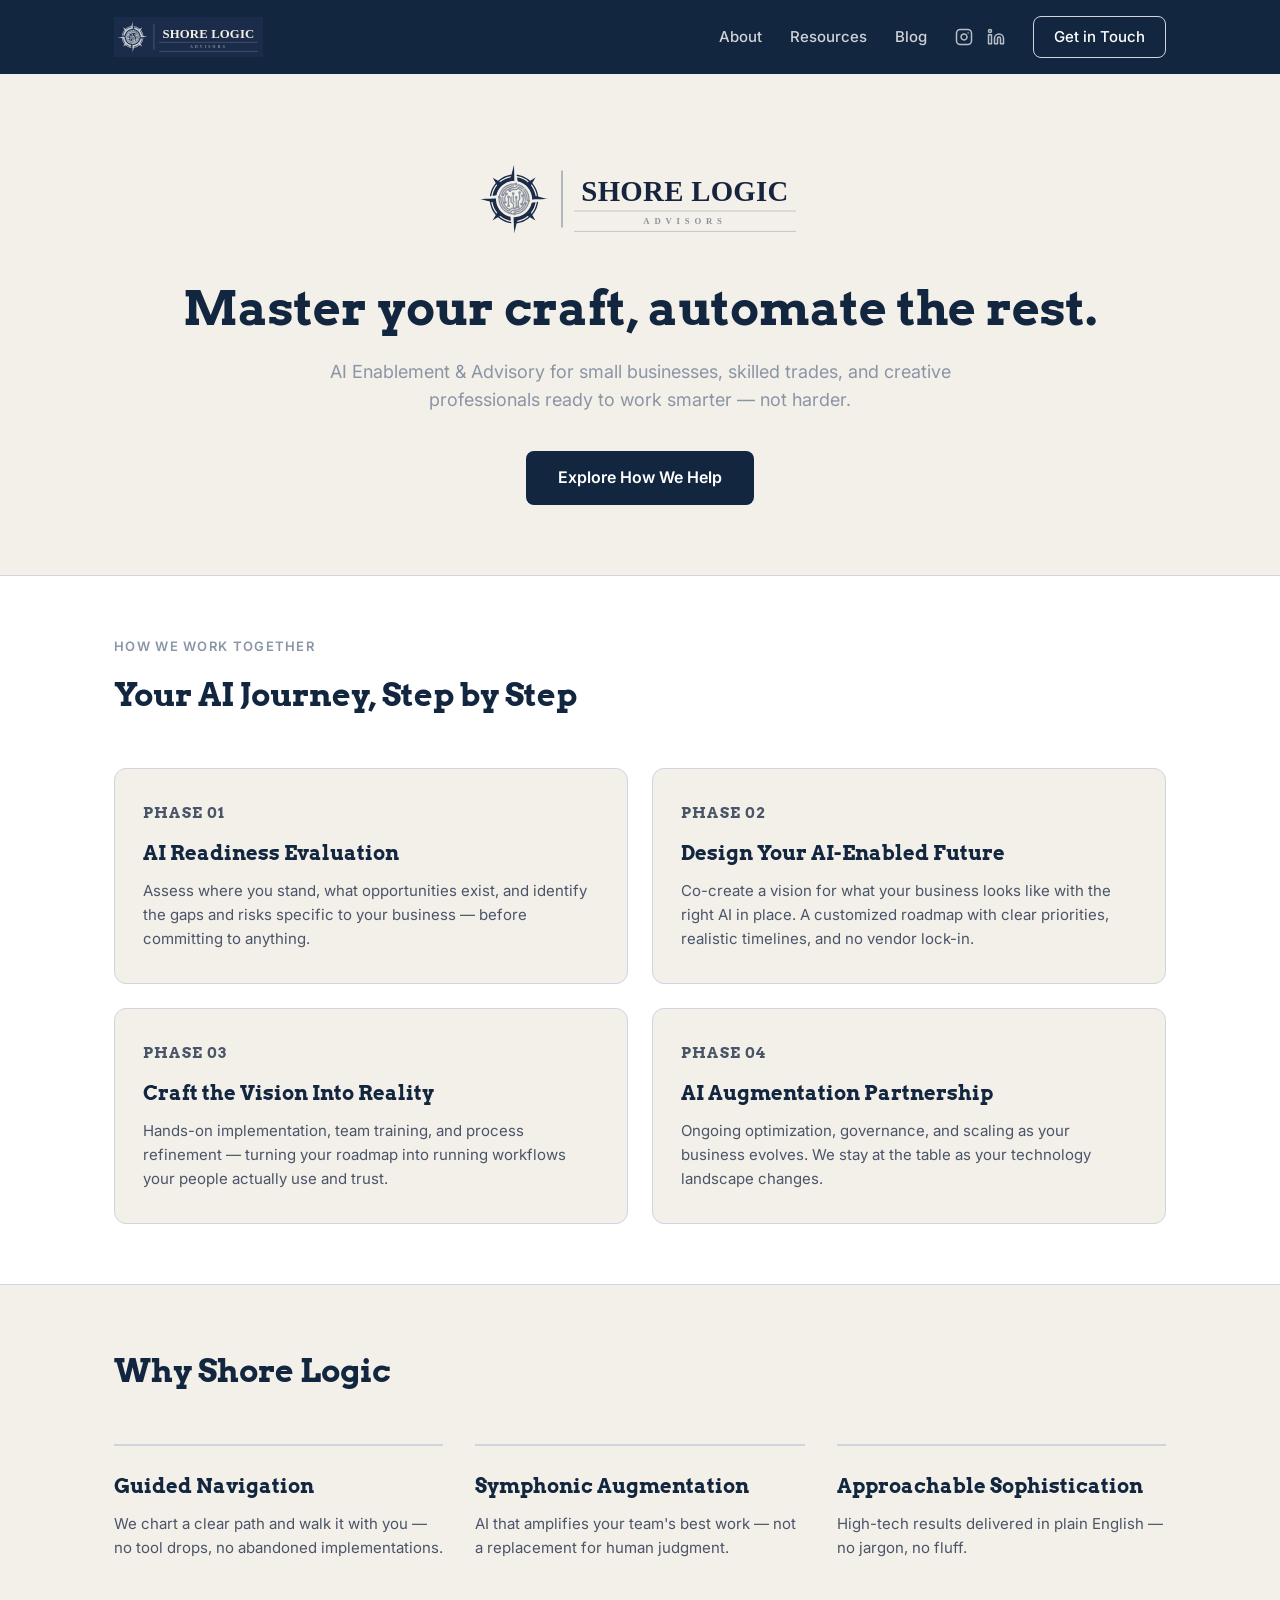
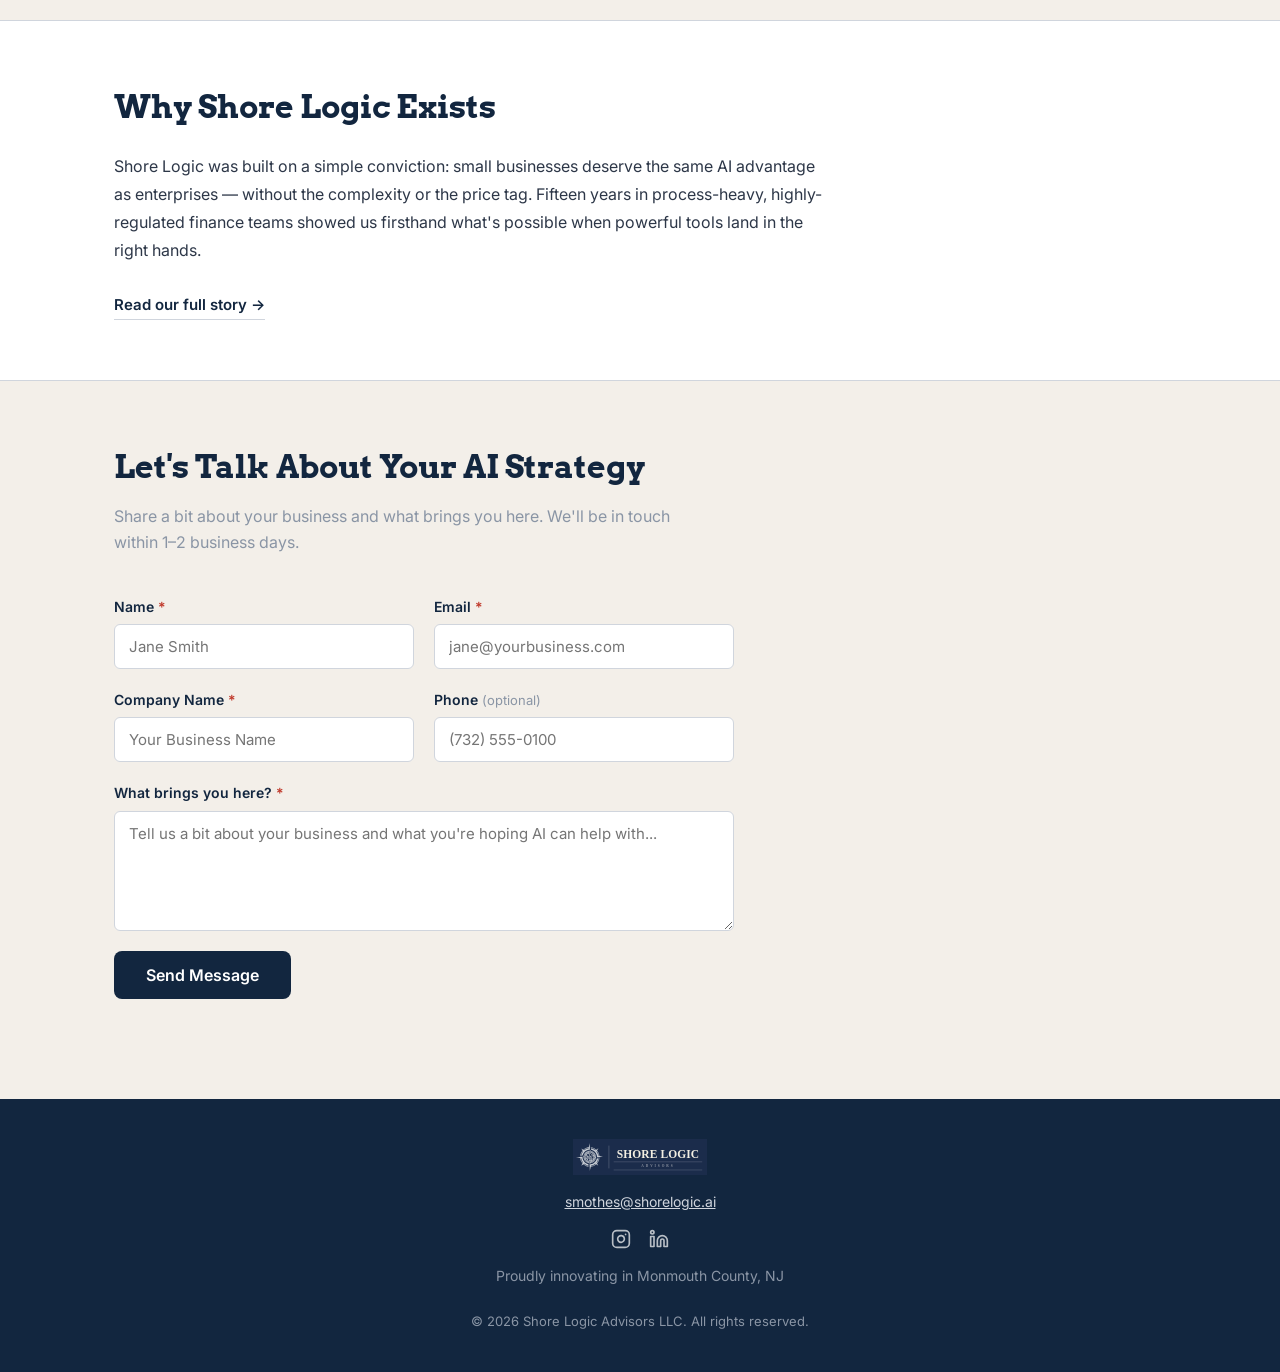
==== commit 31c6904e: "Update about section with additional context" ====
--- a/index.html
+++ b/index.html
@@ -67,11 +67,9 @@
         <a href="resources.html">Resources</a>
         <a href="blog/index.html">Blog</a>
         <div class="nav-social">
-          <!-- TODO: update with your actual Instagram handle -->
           <a href="https://www.instagram.com/shorelogicai/" aria-label="Instagram" target="_blank" rel="noopener">
             <svg xmlns="http://www.w3.org/2000/svg" width="18" height="18" viewBox="0 0 24 24" fill="none" stroke="currentColor" stroke-width="2" stroke-linecap="round" stroke-linejoin="round"><rect x="2" y="2" width="20" height="20" rx="5" ry="5"/><path d="M16 11.37A4 4 0 1 1 12.63 8 4 4 0 0 1 16 11.37z"/><line x1="17.5" y1="6.5" x2="17.51" y2="6.5"/></svg>
           </a>
-          <!-- TODO: update with your actual LinkedIn URL -->
           <a href="https://www.linkedin.com/company/shorelogic-advisors/" aria-label="LinkedIn" target="_blank" rel="noopener">
             <svg xmlns="http://www.w3.org/2000/svg" width="18" height="18" viewBox="0 0 24 24" fill="none" stroke="currentColor" stroke-width="2" stroke-linecap="round" stroke-linejoin="round"><path d="M16 8a6 6 0 0 1 6 6v7h-4v-7a2 2 0 0 0-2-2 2 2 0 0 0-2 2v7h-4v-7a6 6 0 0 1 6-6z"/><rect x="2" y="9" width="4" height="12"/><circle cx="4" cy="4" r="2"/></svg>
           </a>
@@ -153,7 +151,7 @@
     <div class="container">
       <h2>Why Shore Logic Exists</h2>
       <div class="about-teaser-body">
-        <p>Shore Logic was built on a simple conviction: small businesses deserve the same AI advantage as enterprises — without the complexity or the price tag. Fifteen years navigating high-stakes finance showed us firsthand what's possible when powerful tools land in the right hands.</p>
+        <p>Shore Logic was built on a simple conviction: small businesses deserve the same AI advantage as enterprises — without the complexity or the price tag. Fifteen years in process-heavy, highly-regulated finance teams showed us firsthand what's possible when powerful tools land in the right hands.</p>
         <a href="about.html" class="link-arrow">Read our full story &rarr;</a>
       </div>
     </div>
